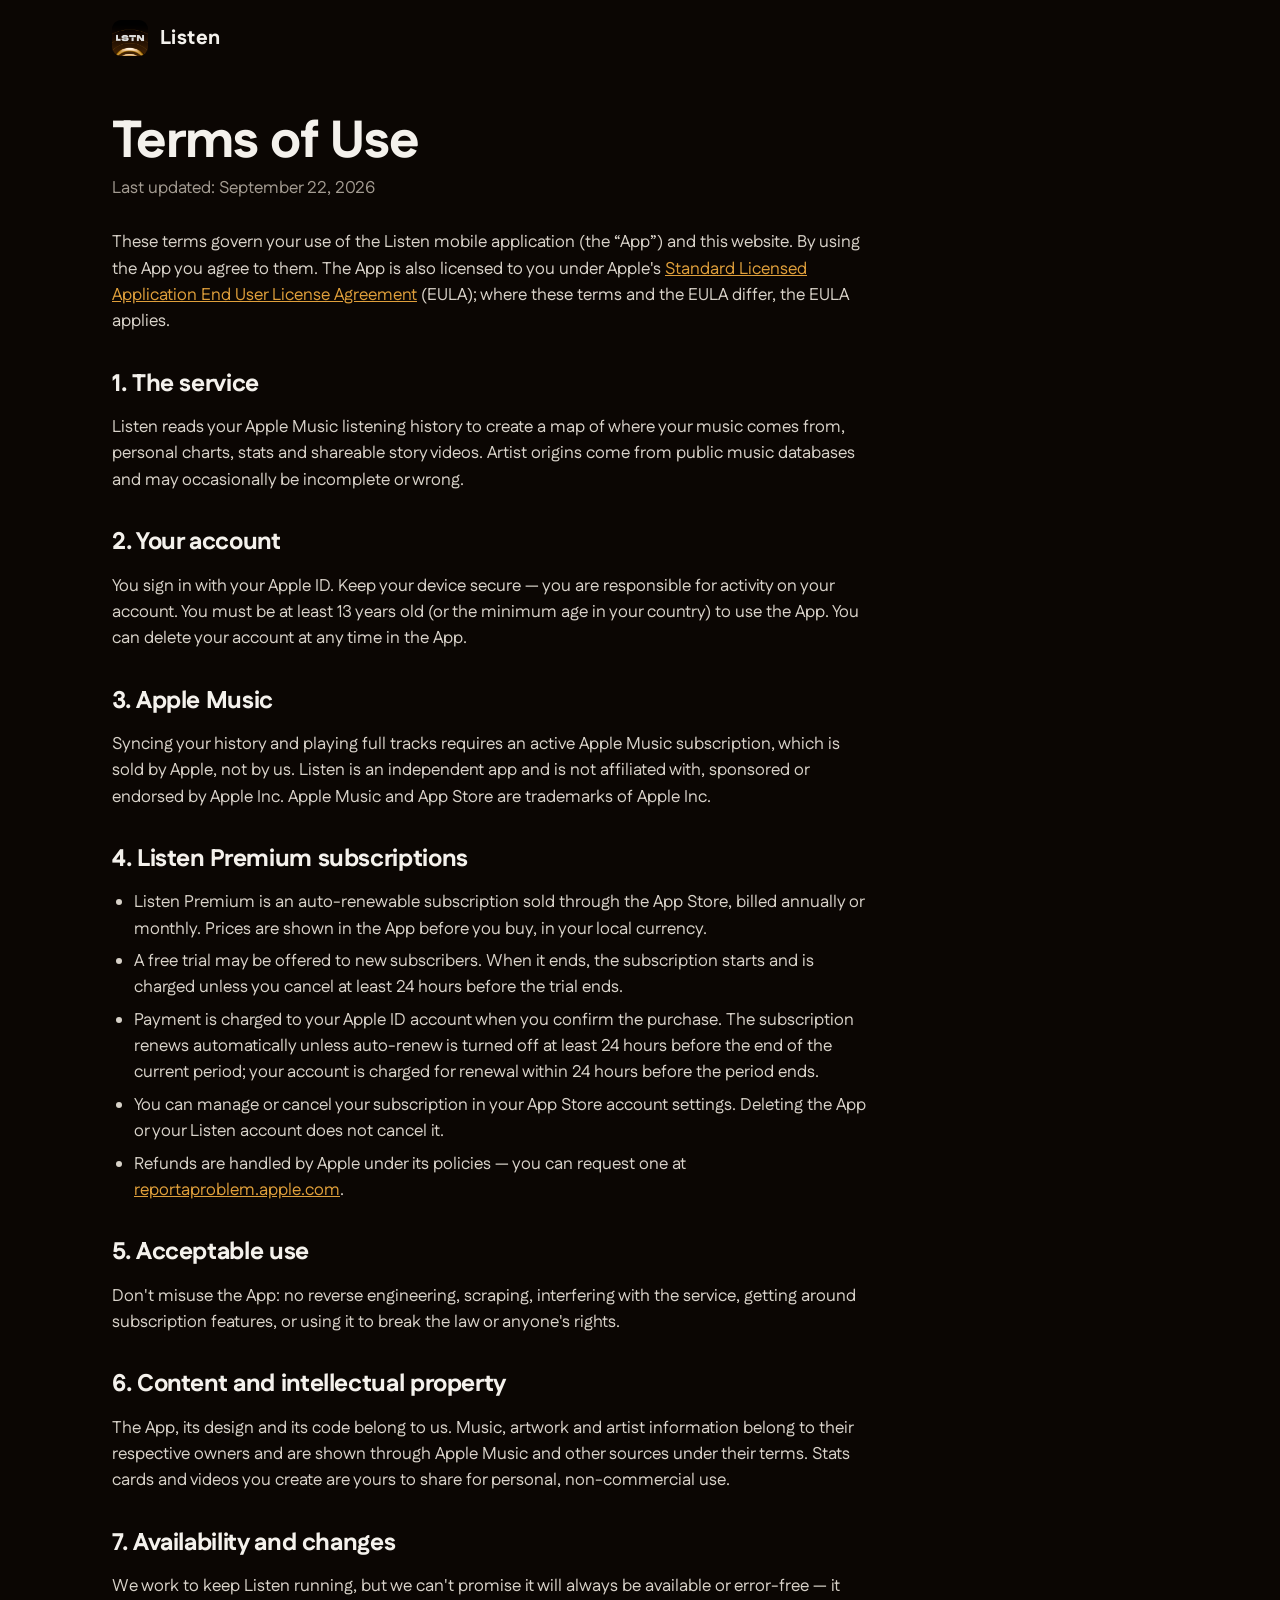
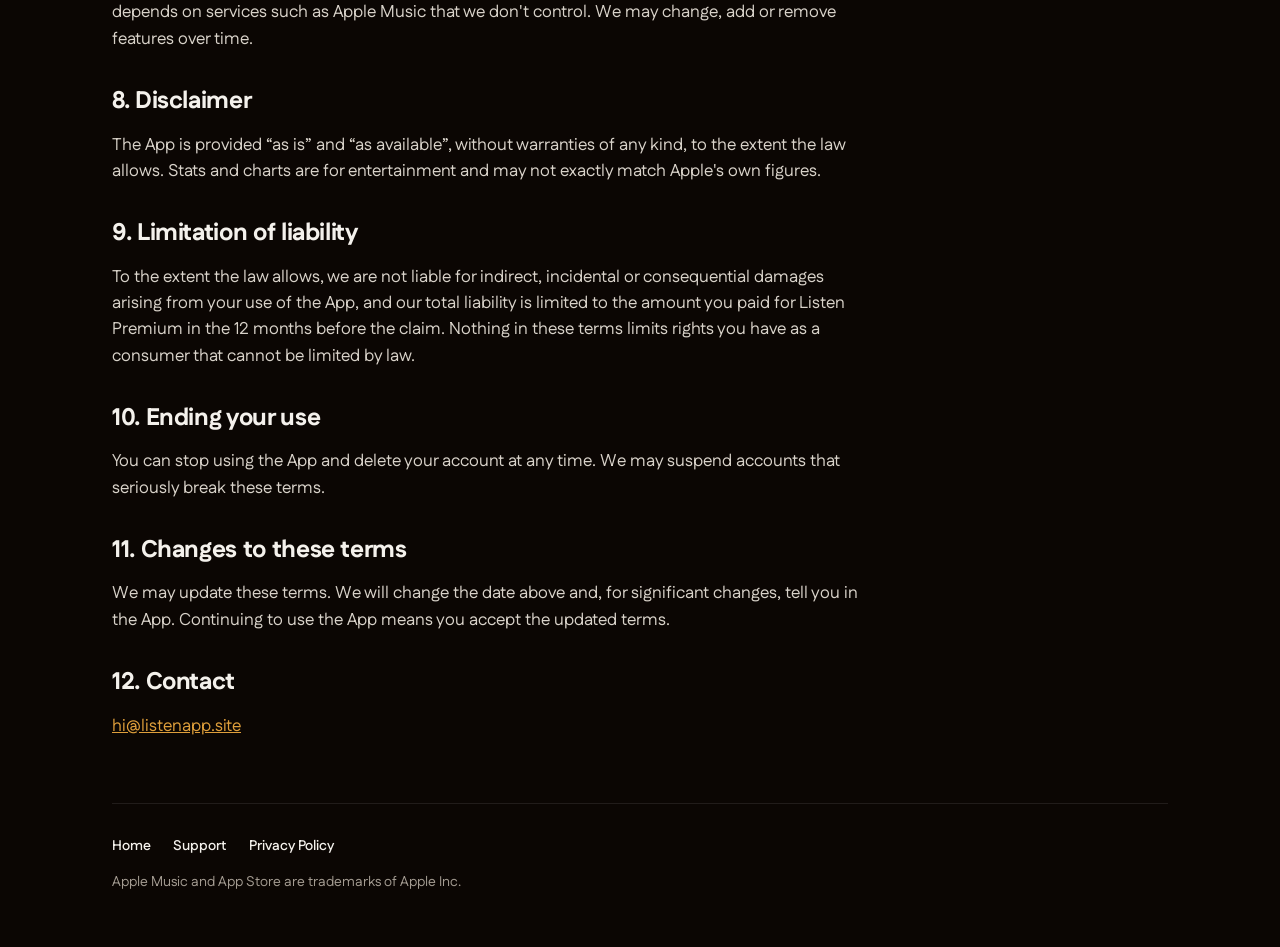
==== terms/index.html @ d74eb23f "Listen website: landing, privacy, terms, support Replaces the Tilda site, whose expired subscription" ====
<!DOCTYPE html>
<html lang="en">
<head>
<meta charset="UTF-8">
<meta name="viewport" content="width=device-width, initial-scale=1">
<title>Terms of Use — Listen</title>
<meta name="description" content="The terms for using Listen and Listen Premium.">
<link rel="canonical" href="https://listenapp.site/terms/">
<link rel="icon" type="image/png" href="/assets/icon.png">
<link rel="preconnect" href="https://fonts.googleapis.com">
<link rel="preconnect" href="https://fonts.gstatic.com" crossorigin>
<link href="https://fonts.googleapis.com/css2?family=Fustat:wght@400;500;600;700;800&display=swap" rel="stylesheet">
<link rel="stylesheet" href="/style.css">
</head>
<body>
<div class="wrap">
  <header class="bar">
    <a class="brand" href="/"><img src="/assets/icon.png" alt="" width="36" height="36">Listen</a>
  </header>

  <main class="doc">
    <h1>Terms of Use</h1>
    <p class="updated">Last updated: September 22, 2026</p>

    <p>These terms govern your use of the Listen mobile application (the “App”) and this website. By using the App you agree to them. The App is also licensed to you under Apple's <a href="https://www.apple.com/legal/internet-services/itunes/dev/stdeula/">Standard Licensed Application End User License Agreement</a> (EULA); where these terms and the EULA differ, the EULA applies.</p>

    <h2>1. The service</h2>
    <p>Listen reads your Apple Music listening history to create a map of where your music comes from, personal charts, stats and shareable story videos. Artist origins come from public music databases and may occasionally be incomplete or wrong.</p>

    <h2>2. Your account</h2>
    <p>You sign in with your Apple ID. Keep your device secure — you are responsible for activity on your account. You must be at least 13 years old (or the minimum age in your country) to use the App. You can delete your account at any time in the App.</p>

    <h2>3. Apple Music</h2>
    <p>Syncing your history and playing full tracks requires an active Apple Music subscription, which is sold by Apple, not by us. Listen is an independent app and is not affiliated with, sponsored or endorsed by Apple Inc. Apple Music and App Store are trademarks of Apple Inc.</p>

    <h2>4. Listen Premium subscriptions</h2>
    <ul>
      <li>Listen Premium is an auto-renewable subscription sold through the App Store, billed annually or monthly. Prices are shown in the App before you buy, in your local currency.</li>
      <li>A free trial may be offered to new subscribers. When it ends, the subscription starts and is charged unless you cancel at least 24 hours before the trial ends.</li>
      <li>Payment is charged to your Apple ID account when you confirm the purchase. The subscription renews automatically unless auto-renew is turned off at least 24 hours before the end of the current period; your account is charged for renewal within 24 hours before the period ends.</li>
      <li>You can manage or cancel your subscription in your App Store account settings. Deleting the App or your Listen account does not cancel it.</li>
      <li>Refunds are handled by Apple under its policies — you can request one at <a href="https://reportaproblem.apple.com">reportaproblem.apple.com</a>.</li>
    </ul>

    <h2>5. Acceptable use</h2>
    <p>Don't misuse the App: no reverse engineering, scraping, interfering with the service, getting around subscription features, or using it to break the law or anyone's rights.</p>

    <h2>6. Content and intellectual property</h2>
    <p>The App, its design and its code belong to us. Music, artwork and artist information belong to their respective owners and are shown through Apple Music and other sources under their terms. Stats cards and videos you create are yours to share for personal, non-commercial use.</p>

    <h2>7. Availability and changes</h2>
    <p>We work to keep Listen running, but we can't promise it will always be available or error-free — it depends on services such as Apple Music that we don't control. We may change, add or remove features over time.</p>

    <h2>8. Disclaimer</h2>
    <p>The App is provided “as is” and “as available”, without warranties of any kind, to the extent the law allows. Stats and charts are for entertainment and may not exactly match Apple's own figures.</p>

    <h2>9. Limitation of liability</h2>
    <p>To the extent the law allows, we are not liable for indirect, incidental or consequential damages arising from your use of the App, and our total liability is limited to the amount you paid for Listen Premium in the 12 months before the claim. Nothing in these terms limits rights you have as a consumer that cannot be limited by law.</p>

    <h2>10. Ending your use</h2>
    <p>You can stop using the App and delete your account at any time. We may suspend accounts that seriously break these terms.</p>

    <h2>11. Changes to these terms</h2>
    <p>We may update these terms. We will change the date above and, for significant changes, tell you in the App. Continuing to use the App means you accept the updated terms.</p>

    <h2>12. Contact</h2>
    <p><a href="mailto:hi@listenapp.site">hi@listenapp.site</a></p>
  </main>

  <footer>
    <div class="links">
      <a href="/">Home</a>
      <a href="/support/">Support</a>
      <a href="/privacy/">Privacy Policy</a>
    </div>
    <p>Apple Music and App Store are trademarks of Apple Inc.</p>
  </footer>
</div>
</body>
</html>
---- style.css ----
:root {
  --bg: #0b0603;
  --bg-raised: #15100b;
  --line: rgba(255, 255, 255, 0.09);
  --text: #f4f1ec;
  --muted: #a39b91;
  --gold: #df9f3b;
  --gold-soft: rgba(223, 159, 59, 0.14);
  --green: #84ff57;
  --radius: 22px;
  --wrap: 1120px;
}

* { box-sizing: border-box; }

html { -webkit-text-size-adjust: 100%; }

body {
  margin: 0;
  background: var(--bg);
  color: var(--text);
  font-family: 'Fustat', -apple-system, BlinkMacSystemFont, 'Segoe UI', sans-serif;
  font-size: 17px;
  line-height: 1.55;
  overflow-x: hidden;
}

a { color: var(--gold); }

img { max-width: 100%; height: auto; display: block; }

.wrap {
  max-width: var(--wrap);
  margin: 0 auto;
  padding: 0 16px;
}

@media (min-width: 720px) {
  .wrap { padding: 0 32px; }
}

/* ── Top bar ─────────────────────────────────────────────────────────── */
.bar {
  display: flex;
  align-items: center;
  justify-content: space-between;
  padding: 20px 0;
}

.brand {
  display: flex;
  align-items: center;
  gap: 12px;
  color: var(--text);
  text-decoration: none;
  font-weight: 800;
  font-size: 20px;
  letter-spacing: 0.02em;
}

.brand img { width: 36px; height: 36px; border-radius: 9px; }

.bar nav a {
  color: var(--muted);
  text-decoration: none;
  font-weight: 600;
  font-size: 15px;
  margin-left: 20px;
}

.bar nav a:hover { color: var(--text); }

/* ── Hero ────────────────────────────────────────────────────────────── */
.hero {
  position: relative;
  padding: 48px 0 24px;
  text-align: center;
}

.hero::before {
  content: '';
  position: absolute;
  inset: -120px -40% auto;
  height: 700px;
  background: radial-gradient(ellipse at 50% 40%, rgba(223, 159, 59, 0.28), transparent 62%);
  pointer-events: none;
  z-index: -1;
}

.eyebrow {
  display: inline-block;
  padding: 7px 14px;
  border: 1px solid rgba(223, 159, 59, 0.45);
  border-radius: 99px;
  color: var(--gold);
  font-size: 13px;
  font-weight: 700;
  letter-spacing: 0.08em;
  text-transform: uppercase;
}

h1 {
  margin: 22px auto 16px;
  max-width: 820px;
  font-size: clamp(40px, 7.4vw, 76px);
  line-height: 1.02;
  font-weight: 800;
  letter-spacing: -0.02em;
}

h1 em { font-style: normal; color: var(--gold); }

.lead {
  margin: 0 auto;
  max-width: 600px;
  color: var(--muted);
  font-size: clamp(17px, 2.2vw, 20px);
}

.cta {
  display: flex;
  flex-direction: column;
  align-items: center;
  gap: 12px;
  margin-top: 30px;
}

.cta img { height: 54px; width: auto; }

.cta small { color: var(--muted); font-size: 14px; }

/* ── Screens ─────────────────────────────────────────────────────────── */
.screens {
  display: flex;
  gap: 16px;
  margin: 52px 0 0;
  padding: 0 0 12px;
  overflow-x: auto;
  scroll-snap-type: x mandatory;
  scrollbar-width: none;
}

.screens::-webkit-scrollbar { display: none; }

.screens img {
  flex: 0 0 auto;
  width: 64vw;
  max-width: 240px;
  border-radius: 18px;
  scroll-snap-align: center;
  box-shadow: 0 24px 50px rgba(0, 0, 0, 0.55);
}

@media (min-width: 1000px) {
  .screens { justify-content: center; overflow: visible; }
  .screens img { width: calc((100% - 64px) / 5); max-width: none; }
}

/* ── Sections ────────────────────────────────────────────────────────── */
section { padding: 72px 0 0; }

h2 {
  margin: 0 0 10px;
  font-size: clamp(30px, 4.4vw, 44px);
  line-height: 1.1;
  font-weight: 800;
  letter-spacing: -0.015em;
}

.section-lead { margin: 0 0 32px; color: var(--muted); max-width: 620px; }

.grid {
  display: grid;
  gap: 16px;
  grid-template-columns: 1fr;
}

@media (min-width: 720px) {
  .grid { grid-template-columns: repeat(2, 1fr); }
}

.card {
  background: var(--bg-raised);
  border: 1px solid var(--line);
  border-radius: var(--radius);
  padding: 26px;
}

.card .icon {
  display: grid;
  place-items: center;
  width: 44px;
  height: 44px;
  margin-bottom: 16px;
  border-radius: 12px;
  background: var(--gold-soft);
  font-size: 22px;
}

.card h3 { margin: 0 0 8px; font-size: 21px; font-weight: 800; }

.card p { margin: 0; color: var(--muted); }

/* ── Steps ───────────────────────────────────────────────────────────── */
.steps {
  list-style: none;
  counter-reset: step;
  margin: 0;
  padding: 0;
  display: grid;
  gap: 16px;
}

@media (min-width: 720px) {
  .steps { grid-template-columns: repeat(3, 1fr); }
}

.steps li {
  counter-increment: step;
  background: var(--bg-raised);
  border: 1px solid var(--line);
  border-radius: var(--radius);
  padding: 26px;
  color: var(--muted);
}

.steps li::before {
  content: counter(step);
  display: block;
  margin-bottom: 12px;
  color: var(--gold);
  font-size: 34px;
  font-weight: 800;
  line-height: 1;
}

.steps strong { color: var(--text); }

/* ── FAQ ─────────────────────────────────────────────────────────────── */
.faq details {
  border-bottom: 1px solid var(--line);
  padding: 18px 0;
}

.faq summary {
  cursor: pointer;
  list-style: none;
  font-weight: 700;
  font-size: 19px;
  display: flex;
  justify-content: space-between;
  gap: 16px;
}

.faq summary::-webkit-details-marker { display: none; }

.faq summary::after { content: '+'; color: var(--gold); font-weight: 800; }

.faq details[open] summary::after { content: '–'; }

.faq details p { margin: 12px 0 0; color: var(--muted); }

/* ── Closing CTA ─────────────────────────────────────────────────────── */
.closing {
  margin-top: 80px;
  padding: 56px 24px;
  text-align: center;
  border-radius: 28px;
  background:
    radial-gradient(ellipse at 50% 120%, rgba(223, 159, 59, 0.35), transparent 60%),
    var(--bg-raised);
  border: 1px solid var(--line);
}

.closing h2 { margin-bottom: 8px; }

.closing p { margin: 0 auto; color: var(--muted); max-width: 520px; }

/* ── Footer ──────────────────────────────────────────────────────────── */
footer {
  margin-top: 64px;
  padding: 32px 0 48px;
  border-top: 1px solid var(--line);
  color: var(--muted);
  font-size: 14px;
}

footer .links { display: flex; flex-wrap: wrap; gap: 8px 22px; margin-bottom: 14px; }

footer .links a { color: var(--text); text-decoration: none; font-weight: 600; }

footer p { margin: 6px 0; }

/* ── Legal pages ─────────────────────────────────────────────────────── */
.doc { max-width: 760px; padding-top: 24px; }

.doc h1 { font-size: clamp(34px, 6vw, 52px); margin: 16px 0 6px; text-align: left; }

.doc .updated { color: var(--muted); margin: 0 0 28px; }

.doc h2 { font-size: 24px; margin: 36px 0 10px; }

.doc p, .doc li { color: #d8d2c9; }

.doc ul { padding-left: 22px; }

.doc li { margin: 6px 0; }

.doc .summary {
  background: var(--bg-raised);
  border: 1px solid var(--line);
  border-left: 3px solid var(--gold);
  border-radius: 14px;
  padding: 18px 20px;
}
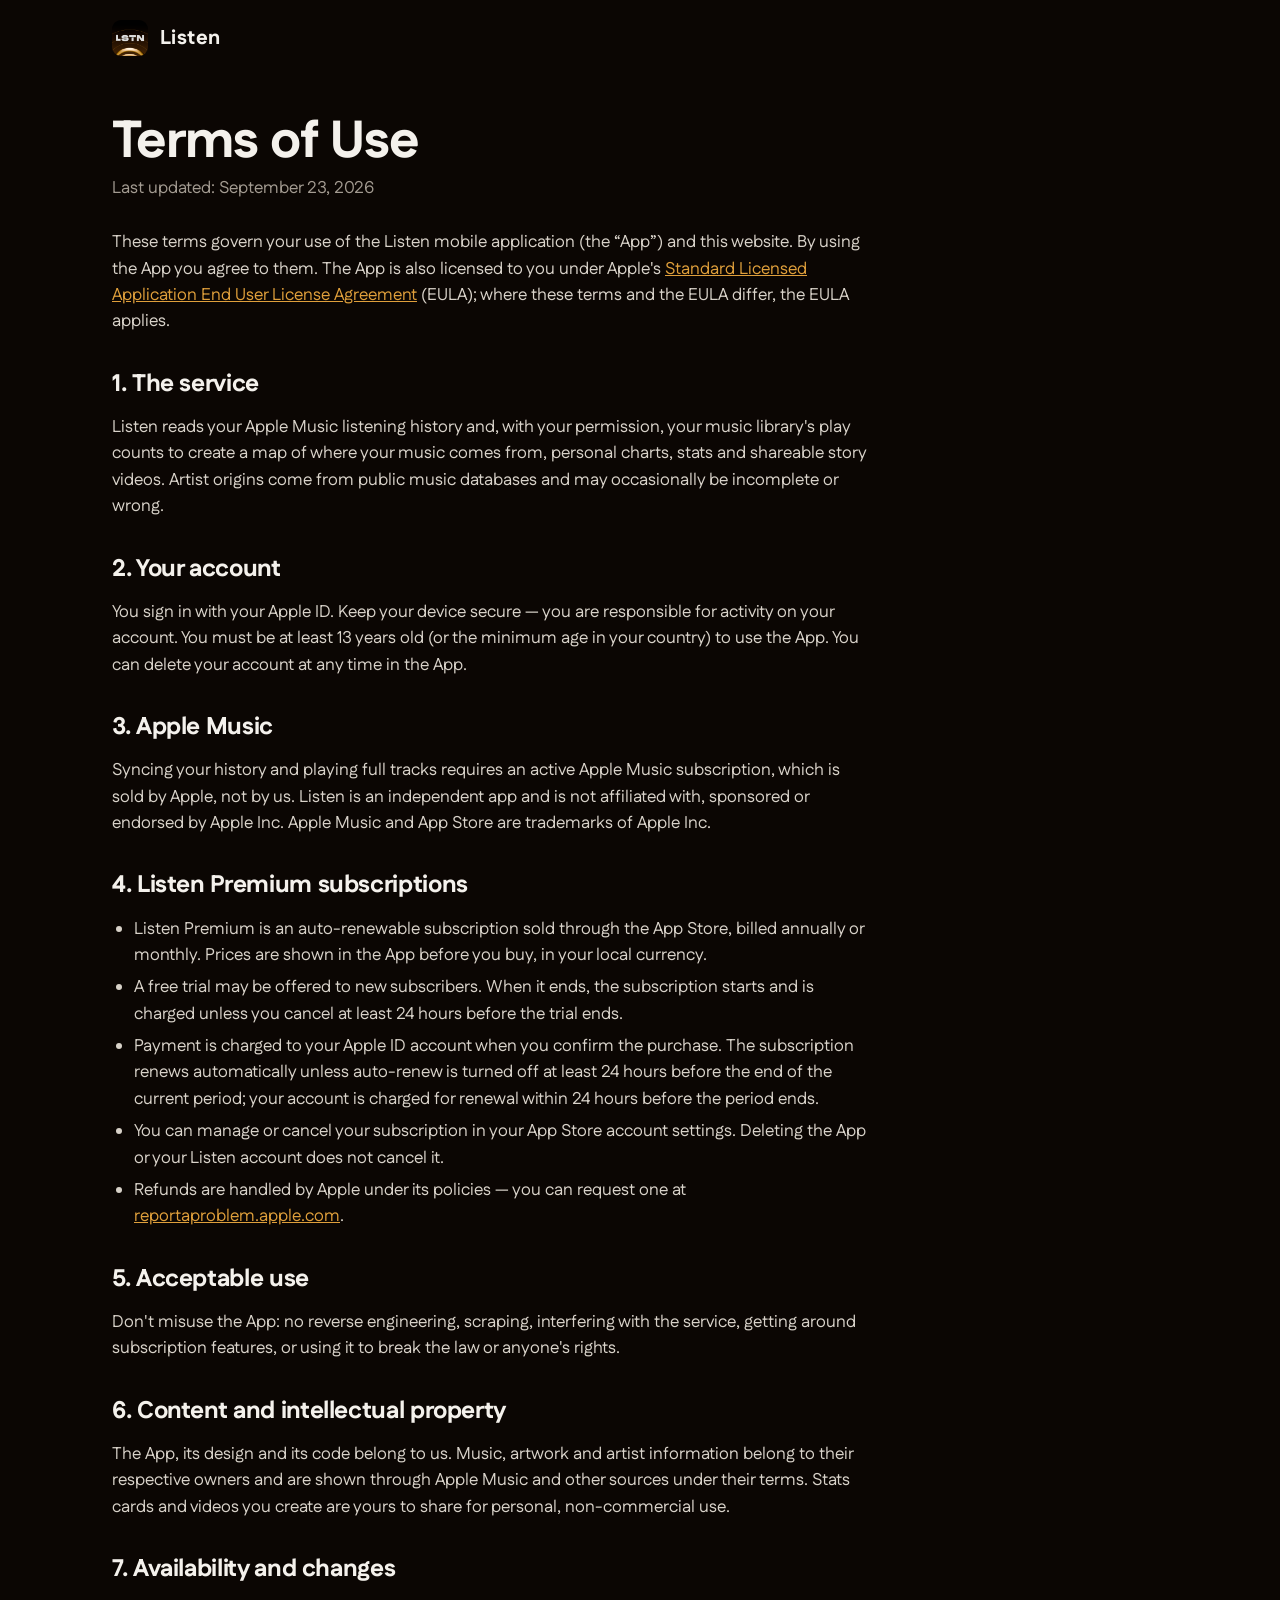
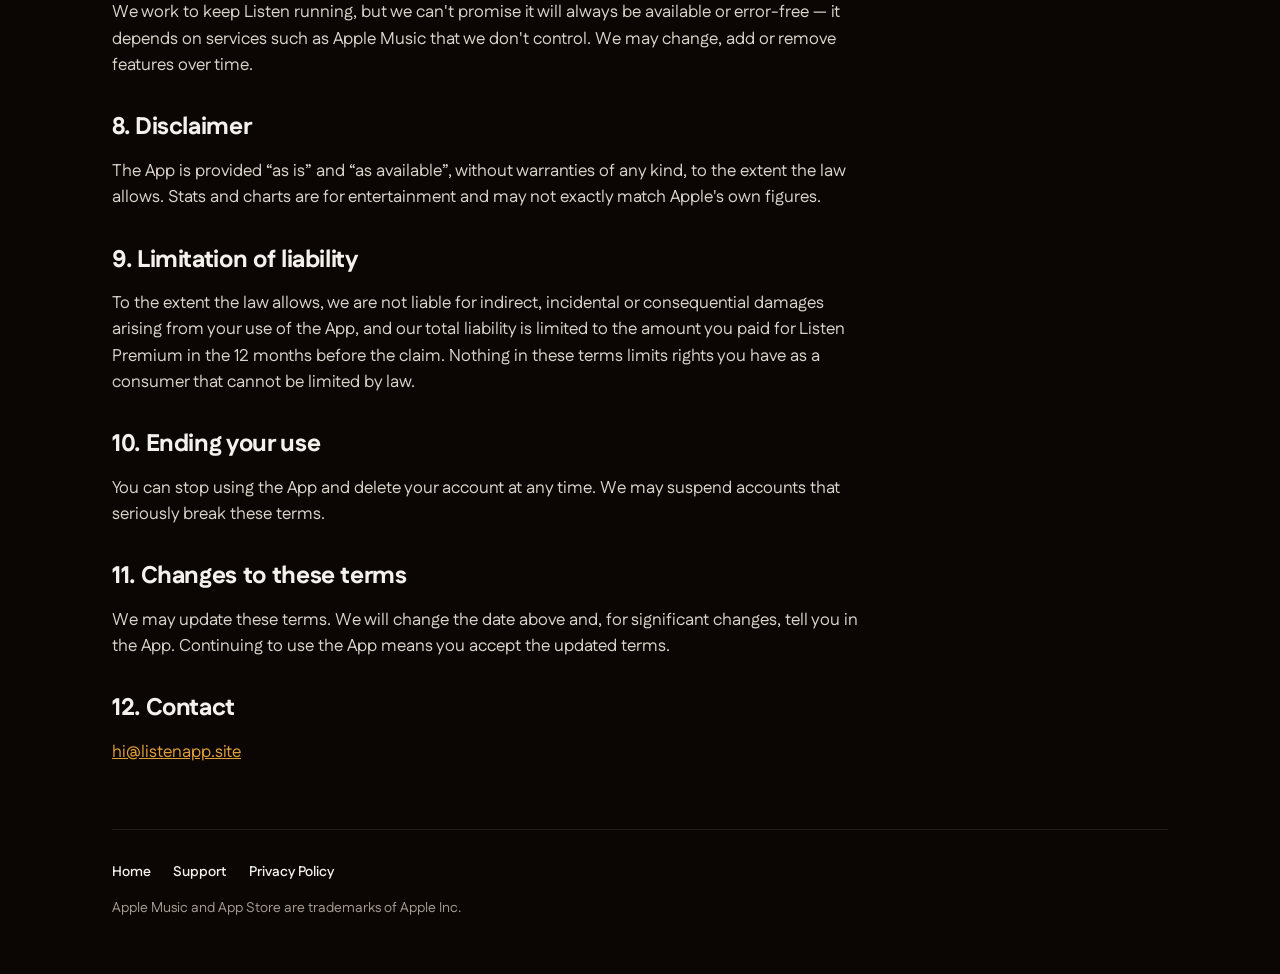
==== commit 2e3bd5fd: "Privacy and terms: library play counts ship in 1.1 Version 1.1 reads the play counts of the device's" ====
--- a/terms/index.html
+++ b/terms/index.html
@@ -20,12 +20,12 @@
 
   <main class="doc">
     <h1>Terms of Use</h1>
-    <p class="updated">Last updated: September 22, 2026</p>
+    <p class="updated">Last updated: September 23, 2026</p>
 
     <p>These terms govern your use of the Listen mobile application (the “App”) and this website. By using the App you agree to them. The App is also licensed to you under Apple's <a href="https://www.apple.com/legal/internet-services/itunes/dev/stdeula/">Standard Licensed Application End User License Agreement</a> (EULA); where these terms and the EULA differ, the EULA applies.</p>
 
     <h2>1. The service</h2>
-    <p>Listen reads your Apple Music listening history to create a map of where your music comes from, personal charts, stats and shareable story videos. Artist origins come from public music databases and may occasionally be incomplete or wrong.</p>
+    <p>Listen reads your Apple Music listening history and, with your permission, your music library's play counts to create a map of where your music comes from, personal charts, stats and shareable story videos. Artist origins come from public music databases and may occasionally be incomplete or wrong.</p>
 
     <h2>2. Your account</h2>
     <p>You sign in with your Apple ID. Keep your device secure — you are responsible for activity on your account. You must be at least 13 years old (or the minimum age in your country) to use the App. You can delete your account at any time in the App.</p>
